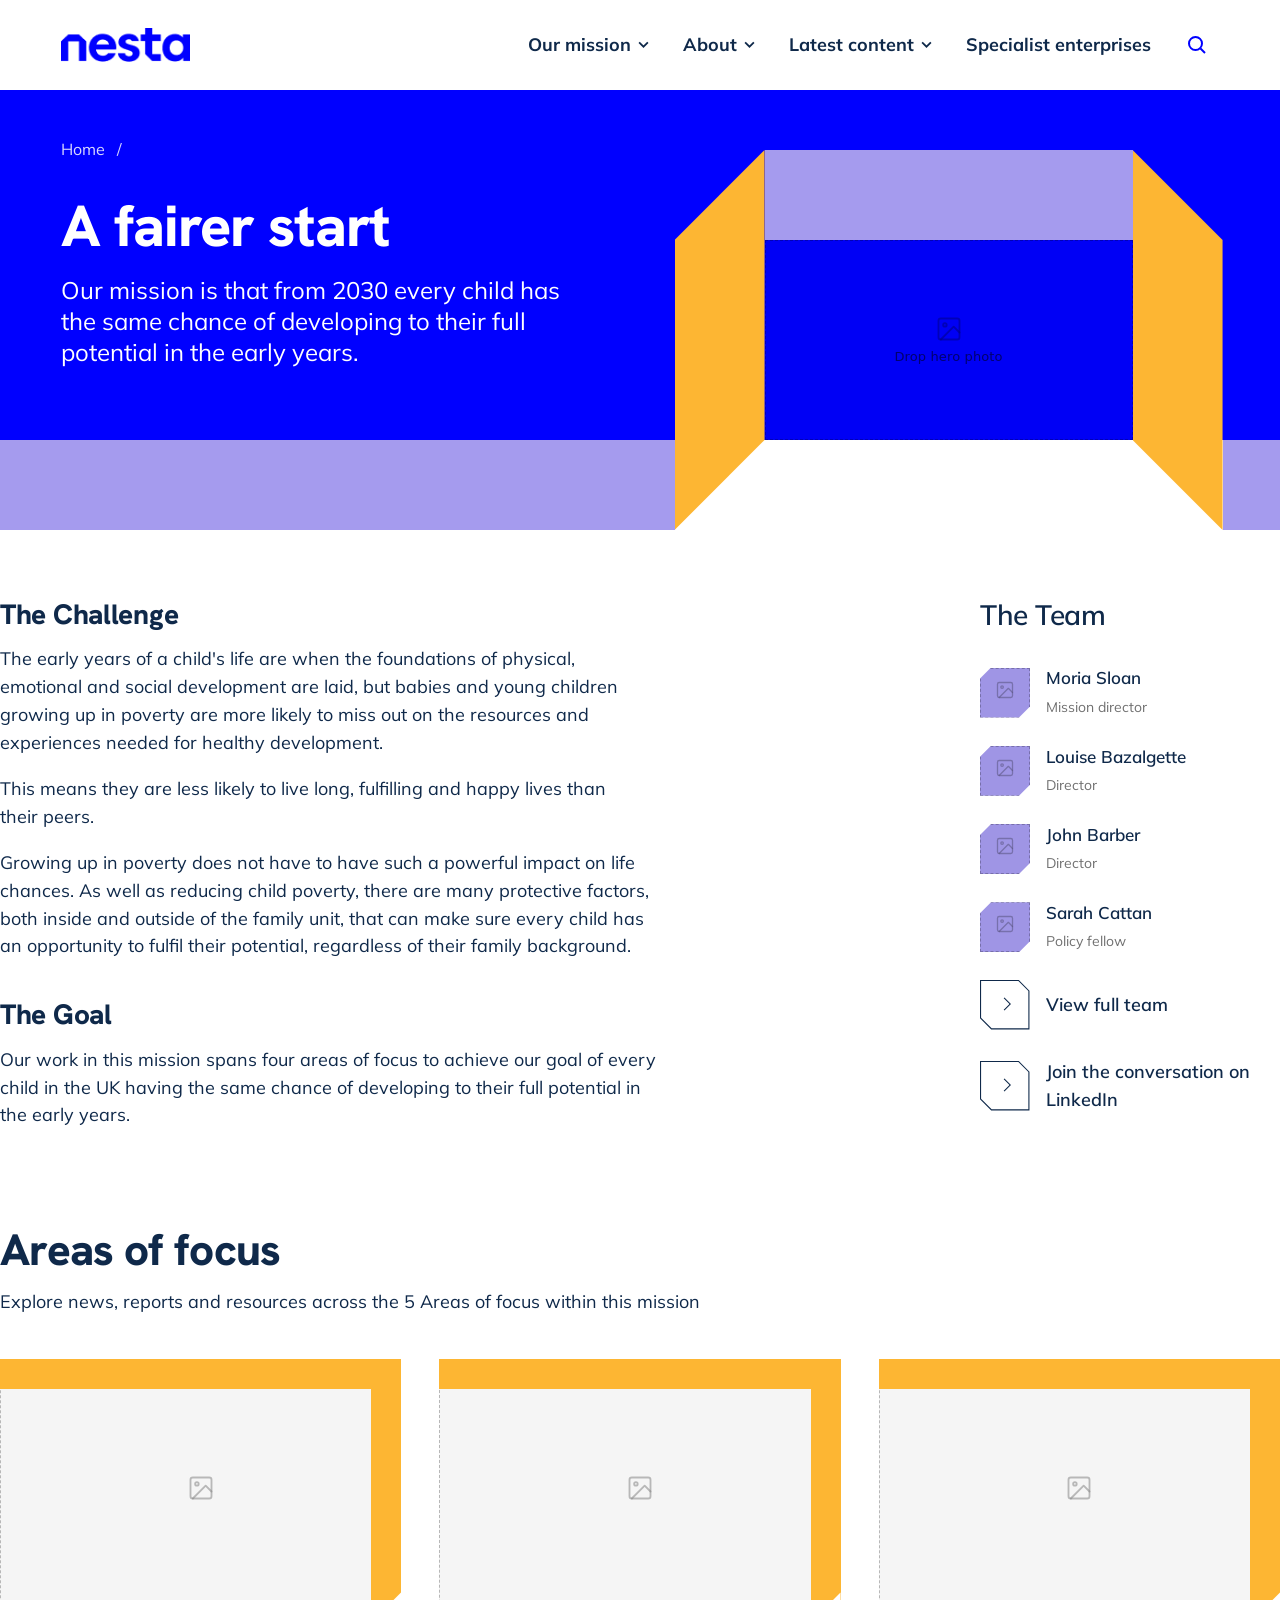
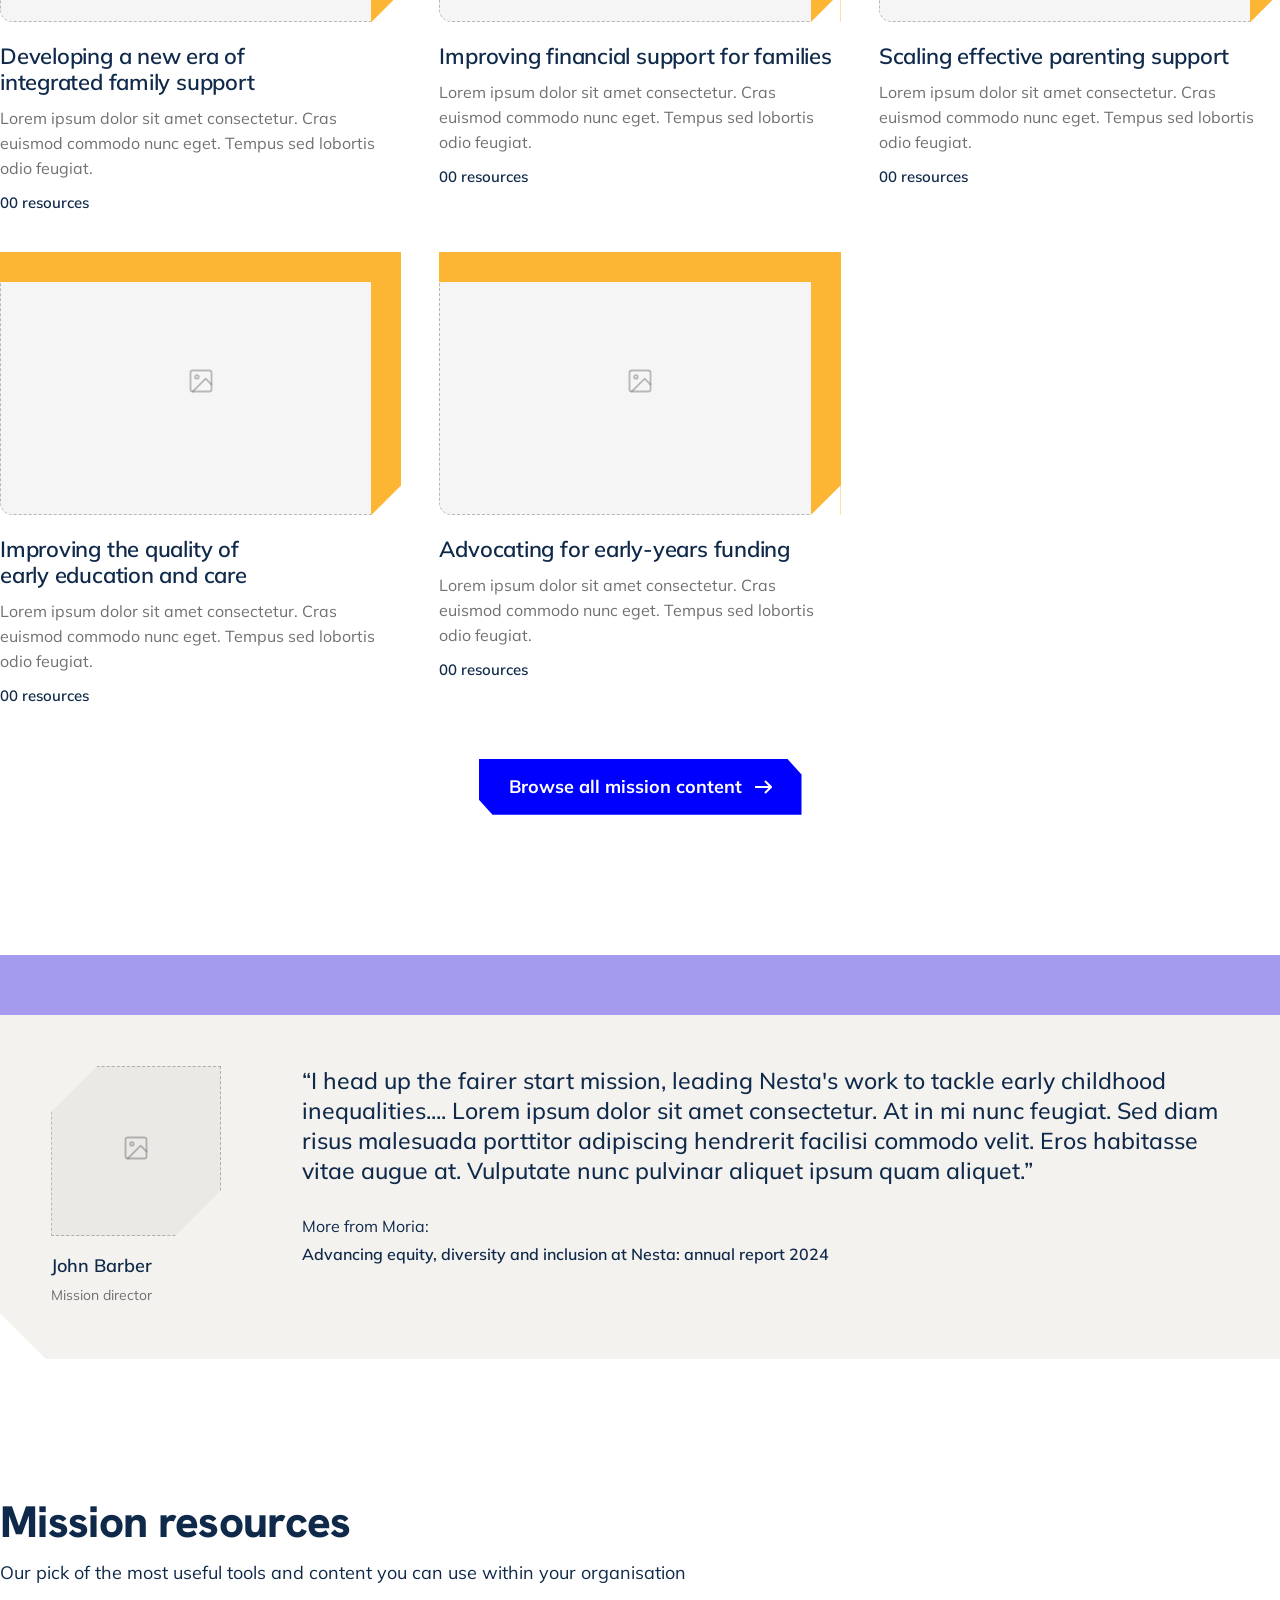
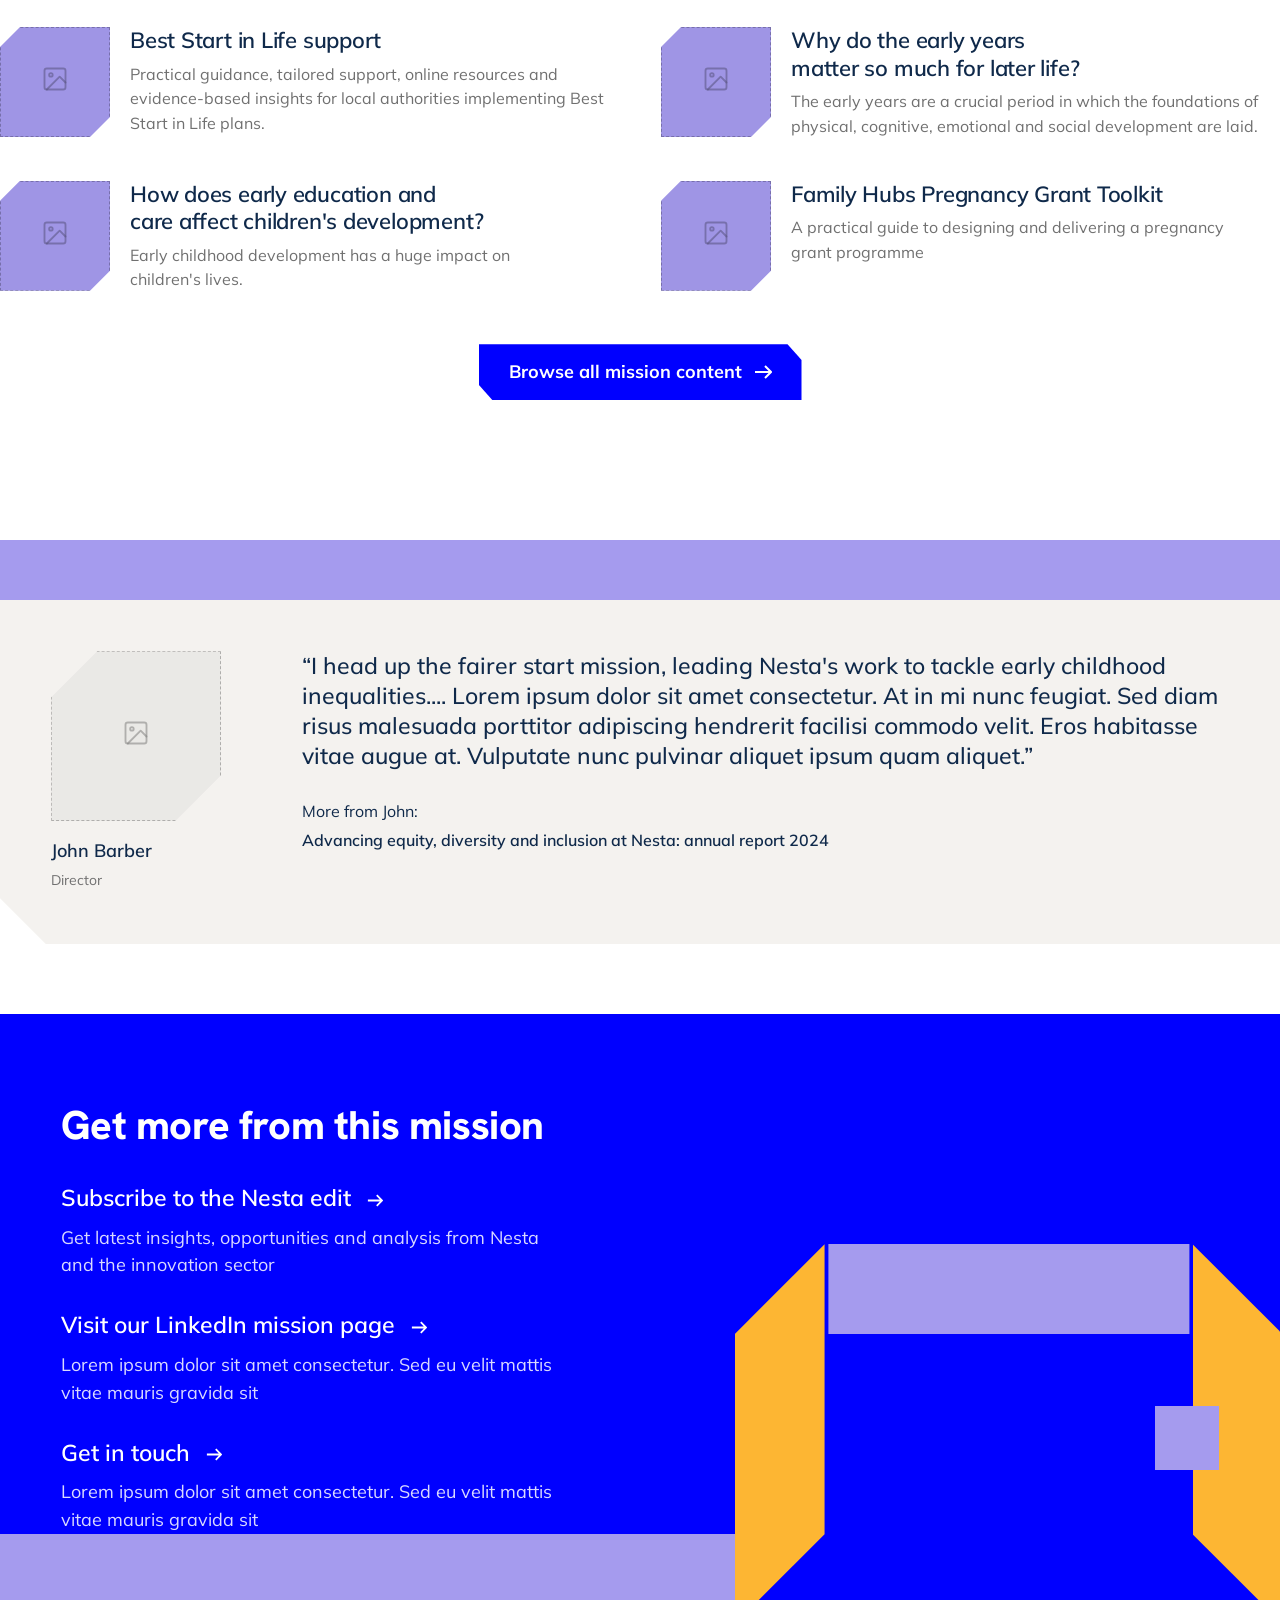
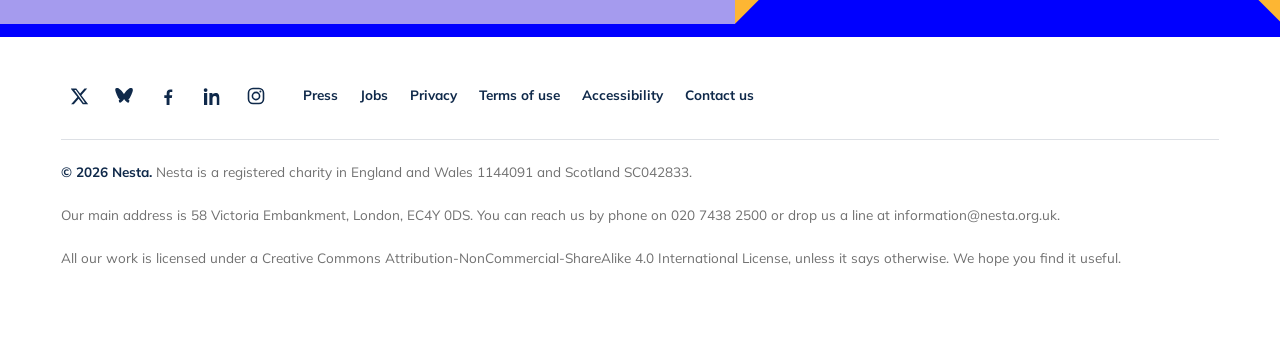
==== index.html @ 9563c944 "Add files via upload" ====
<!DOCTYPE html>
<html lang="en-GB">
<head>
<meta charset="UTF-8">
<meta name="viewport" content="width=device-width, initial-scale=1">
<title>A fairer start — Nesta</title>
<link rel="preconnect" href="https://fonts.googleapis.com">
<link rel="preconnect" href="https://fonts.gstatic.com" crossorigin>
<link href="https://fonts.googleapis.com/css2?family=Hanken+Grotesk:wght@400;500;700;800&family=Mulish:wght@400;500;600;700;800&family=Schibsted+Grotesk:wght@400;700;800&family=Space+Grotesk:wght@400;500;700&display=swap" rel="stylesheet">
<link rel="stylesheet" href="nesta.css">
</head>
<body data-cards="plain" data-motion="on">

<!-- ============ HEADER ============ -->
<header class="site-head">
  <div class="shell site-head__row">
    <a class="brand" href="#" aria-label="Nesta home">
      <img src="nesta-logo.png" alt="Nesta" width="140" height="37">
    </a>

    <nav class="nav" id="nav">
      <div class="nav__item" data-menu>
        <button class="nav__link" aria-haspopup="true" aria-expanded="false">Our mission
          <svg class="caret" viewBox="0 0 12 8"><path d="M1 1.5 6 6.5 11 1.5" fill="none" stroke="currentColor" stroke-width="2"/></svg>
        </button>
        <div class="nav__panel" role="menu">
          <a href="#" role="menuitem">A fairer start<span>A fair chance for every child in the early years</span></a>
          <a href="#" role="menuitem">A healthy life<span>Helping people live healthier lives</span></a>
          <a href="#" role="menuitem">A sustainable future<span>Decarbonising household heating</span></a>
        </div>
      </div>
      <div class="nav__item" data-menu>
        <button class="nav__link" aria-haspopup="true" aria-expanded="false">About
          <svg class="caret" viewBox="0 0 12 8"><path d="M1 1.5 6 6.5 11 1.5" fill="none" stroke="currentColor" stroke-width="2"/></svg>
        </button>
        <div class="nav__panel" role="menu">
          <a href="#" role="menuitem">Who we are<span>Our story, board and people</span></a>
          <a href="#" role="menuitem">How we work<span>Innovation methods and practice</span></a>
          <a href="#" role="menuitem">Work with us<span>Jobs and partnerships</span></a>
        </div>
      </div>
      <div class="nav__item" data-menu>
        <button class="nav__link" aria-haspopup="true" aria-expanded="false">Latest content
          <svg class="caret" viewBox="0 0 12 8"><path d="M1 1.5 6 6.5 11 1.5" fill="none" stroke="currentColor" stroke-width="2"/></svg>
        </button>
        <div class="nav__panel" role="menu">
          <a href="#" role="menuitem">Reports<span>Evidence and analysis</span></a>
          <a href="#" role="menuitem">Blogs<span>Views from our teams</span></a>
          <a href="#" role="menuitem">Events<span>What's coming up</span></a>
        </div>
      </div>
      <div class="nav__item"><a class="nav__link" href="#">Specialist enterprises</a></div>
      <button class="nav__search" id="openSearch" aria-label="Search">
        <svg width="20" height="20" viewBox="0 0 20 20"><circle cx="8.5" cy="8.5" r="6.5" fill="none" stroke="currentColor" stroke-width="2"/><path d="m13.5 13.5 4.5 4.5" stroke="currentColor" stroke-width="2"/></svg>
      </button>
    </nav>
    <button class="nav__burger" id="burger" aria-label="Menu">
      <svg width="26" height="26" viewBox="0 0 26 26"><path d="M3 7h20M3 13h20M3 19h20" stroke="currentColor" stroke-width="2.2"/></svg>
    </button>
  </div>
</header>

<!-- search overlay -->
<div class="search-veil" id="searchVeil">
  <div class="search-box">
    <form onsubmit="return false">
      <svg width="30" height="30" viewBox="0 0 20 20" style="color:var(--blue)"><circle cx="8.5" cy="8.5" r="6.5" fill="none" stroke="currentColor" stroke-width="2"/><path d="m13.5 13.5 4.5 4.5" stroke="currentColor" stroke-width="2"/></svg>
      <input type="search" id="searchInput" placeholder="Search Nesta" autocomplete="off">
      <button type="button" class="close" id="closeSearch" aria-label="Close">
        <svg width="26" height="26" viewBox="0 0 26 26"><path d="M5 5l16 16M21 5 5 21" stroke="currentColor" stroke-width="2.2"/></svg>
      </button>
    </form>
    <p class="hint">Try <b>early years</b>, <b>parenting support</b> or <b>family hubs</b> — press <b>Esc</b> to close.</p>
  </div>
</div>

<!-- ============ HERO ============ -->
<section class="hero">
  <div class="shell hero__grid">
    <div class="hero__copy">
      <nav class="crumb"><a href="#">Home</a><span>/</span></nav>
      <h1>A fairer start</h1>
      <p class="hero__lede">Our mission is that from 2030 every child has the same chance of developing to their full potential in the early years.</p>
    </div>
    <div class="portal" aria-hidden="false">
      <div class="portal__inner">
        <div class="portal__top"></div>
        <div class="leg leg--l"></div>
        <image-slot id="hero" class="portal__img" shape="rect" placeholder="Drop hero photo"></image-slot>
        <div class="leg leg--r"></div>
        <div class="portal__bot"></div>
        <div class="portal__botr"></div>
      </div>
    </div>
  </div>
</section>

<!-- ============ INTRO: CHALLENGE / GOAL + TEAM ============ -->
<section class="section" id="intro" style="padding: 160px 0px 80px">
  <div class="shell intro reveal" style="padding: 0px">
    <div class="lede-block">
      <h2>The Challenge</h2>
      <p>The early years of a child's life are when the foundations of physical, emotional and social development are laid, but babies and young children growing up in poverty are more likely to miss out on the resources and experiences needed for healthy development.</p>
      <p>This means they are less likely to live long, fulfilling and happy lives than their peers.</p>
      <p>Growing up in poverty does not have to have such a powerful impact on life chances. As well as reducing child poverty, there are many protective factors, both inside and outside of the family unit, that can make sure every child has an opportunity to fulfil their potential, regardless of their family background.</p>

      <h2>The Goal</h2>
      <p>Our work in this mission spans four areas of focus to achieve our goal of every child in the UK having the same chance of developing to their full potential in the early years.</p>
    </div>

    <aside class="team">
      <h3>The Team</h3>
      <div class="team__list">
        <div class="team__person">
          <image-slot id="t1" class="team__avatar" shape="rect" placeholder=" "></image-slot>
          <div><a class="team__name" href="#">Moria Sloan</a><span>Mission director</span></div>
        </div>
        <div class="team__person">
          <image-slot id="t2" class="team__avatar" shape="rect" placeholder=" "></image-slot>
          <div><a class="team__name" href="#">Louise Bazalgette</a><span>Director</span></div>
        </div>
        <div class="team__person">
          <image-slot id="t3" class="team__avatar" shape="rect" placeholder=" "></image-slot>
          <div><a class="team__name" href="#">John Barber</a><span>Director</span></div>
        </div>
        <div class="team__person">
          <image-slot id="t4" class="team__avatar" shape="rect" placeholder=" "></image-slot>
          <div><a class="team__name" href="#">Sarah Cattan</a><span>Policy fellow</span></div>
        </div>
        <a class="team__cta team__cta--action" href="#" style="font-weight: 600; padding: 14px 0px"><span class="team__action">
            <svg viewBox="0 0 46 46" fill="none" aria-hidden="true" style="width: 50px; height: 50px">
              <path class="ai-shape" d="M45.5 9.79297V45.5H10.293L0 35.207V0H35.707L45.5 9.79297ZM1 34.793L10.707 44.5H44.5V10.207L35.293 1H1V34.793ZM28.5215 22.1572L22.5107 28.167L21.8037 27.46L27.1074 22.1572L21.8037 16.8535L22.5107 16.1465L28.5215 22.1572Z" fill="#0F294A"></path>
            </svg>
          </span>View full team
        </a>
        <a class="team__cta team__cta--action" href="#" style="font-weight: 600; padding: 14px 0px"><span class="team__action">
            <svg viewBox="0 0 46 46" fill="none" aria-hidden="true" style="width: 50px; height: 50px">
              <path class="ai-shape" d="M45.5 9.79297V45.5H10.293L0 35.207V0H35.707L45.5 9.79297ZM1 34.793L10.707 44.5H44.5V10.207L35.293 1H1V34.793ZM28.5215 22.1572L22.5107 28.167L21.8037 27.46L27.1074 22.1572L21.8037 16.8535L22.5107 16.1465L28.5215 22.1572Z" fill="#0F294A"></path>
            </svg>
          </span>Join the conversation on LinkedIn
        </a>
      </div>
    </aside>
  </div>
</section>

<!-- ============ AREAS OF FOCUS ============ -->
<section class="section" id="focus" style="padding-top: 0; padding: 0px 0px 70px">
  <div class="shell" style="padding: 0px">
    <div class="reveal">
      <h2 class="section__title">Areas of focus</h2>
      <p class="section__sub">Explore news, reports and resources across the 5 Areas of focus within this mission</p>
    </div>

    <div class="focus-grid">
      <a class="focus-card reveal" href="content-hub.html?focus=integrated-family-support">
        <div class="frame"><image-slot id="f1" class="frame__img" placeholder=" "></image-slot><span class="frame__top"></span><span class="frame__side"></span><span class="frame__fold"></span></div>
        <div class="focus-card__body">
          <h3>Developing a new era of integrated family support</h3>
          <p class="focus-card__desc">Lorem ipsum dolor sit amet consectetur. Cras euismod commodo nunc eget. Tempus sed lobortis odio feugiat.</p>
          <span class="focus-card__count" style="font-weight: 600">00 resources</span>
        </div>
      </a>

      <a class="focus-card reveal" href="content-hub.html?focus=financial-support">
        <div class="frame"><image-slot id="f2" class="frame__img" placeholder=" "></image-slot><span class="frame__top"></span><span class="frame__side"></span><span class="frame__fold"></span></div>
        <div class="focus-card__body">
          <h3>Improving financial support for families</h3>
          <p class="focus-card__desc">Lorem ipsum dolor sit amet consectetur. Cras euismod commodo nunc eget. Tempus sed lobortis odio feugiat.</p>
          <span class="focus-card__count" style="font-weight: 600">00 resources</span>
        </div>
      </a>

      <a class="focus-card reveal" href="content-hub.html?focus=parenting-support">
        <div class="frame"><image-slot id="f3" class="frame__img" placeholder=" "></image-slot><span class="frame__top"></span><span class="frame__side"></span><span class="frame__fold"></span></div>
        <div class="focus-card__body">
          <h3>Scaling effective parenting support</h3>
          <p class="focus-card__desc">Lorem ipsum dolor sit amet consectetur. Cras euismod commodo nunc eget. Tempus sed lobortis odio feugiat.</p>
          <span class="focus-card__count" style="font-weight: 600">00 resources</span>
        </div>
      </a>

      <a class="focus-card reveal" href="content-hub.html?focus=early-education">
        <div class="frame"><image-slot id="f4" class="frame__img" placeholder=" "></image-slot><span class="frame__top"></span><span class="frame__side"></span><span class="frame__fold"></span></div>
        <div class="focus-card__body">
          <h3>Improving the quality of early education and care</h3>
          <p class="focus-card__desc">Lorem ipsum dolor sit amet consectetur. Cras euismod commodo nunc eget. Tempus sed lobortis odio feugiat.</p>
          <span class="focus-card__count" style="font-weight: 600">00 resources</span>
        </div>
      </a>

      <a class="focus-card reveal" href="content-hub.html?focus=early-years-funding">
        <div class="frame"><image-slot id="f5" class="frame__img" placeholder=" "></image-slot><span class="frame__top"></span><span class="frame__side"></span><span class="frame__fold"></span></div>
        <div class="focus-card__body">
          <h3>Advocating for early-years funding</h3>
          <p class="focus-card__desc">Lorem ipsum dolor sit amet consectetur. Cras euismod commodo nunc eget. Tempus sed lobortis odio feugiat.</p>
          <span class="focus-card__count" style="font-weight: 600">00 resources</span>
        </div>
      </a>
    </div>

    <div class="btn-row">
      <a class="btn" href="content-hub.html">Browse all mission content
        <svg class="arr" width="18" height="14" viewBox="0 0 18 14"><path d="M1 7h15M11 1l6 6-6 6" fill="none" stroke="currentColor" stroke-width="2"/></svg>
      </a>
    </div>
  </div>
</section>

<!-- ============ QUOTE 1 ============ -->
<section class="section" style="padding-block: clamp(20px,3vw,40px); padding: 70px 0px">
  <div class="shell quote-wrap reveal" style="padding: 0px">
    <div class="quote">
      <div class="quote__top"></div>
      <div class="quote__body">
        <div class="quote__person">
          <div class="frame"><image-slot id="q1" class="frame__img" shape="rect" placeholder=" " style="width: 170px; height: 170px"></image-slot><span class="frame__top"></span><span class="frame__side"></span><span class="frame__fold"></span></div>
          <b style="font-weight: 600">John Barber</b><span>Mission director</span>
        </div>
        <div>
          <blockquote>“I head up the fairer start mission, leading Nesta's work to tackle early childhood inequalities.... Lorem ipsum dolor sit amet consectetur. At in mi nunc feugiat. Sed diam risus malesuada porttitor adipiscing hendrerit facilisi commodo velit. Eros habitasse vitae augue at. Vulputate nunc pulvinar aliquet ipsum quam aliquet.”</blockquote>
          <p class="quote__more">More from Moria:<br><a href="#" style="font-weight: 600">Advancing equity, diversity and inclusion at Nesta: annual report 2024</a></p>
        </div>
      </div>
      <div class="quote__rail"></div>
    </div>
  </div>
</section>

<!-- ============ MISSION RESOURCES ============ -->
<section class="section" style="padding: 70px 0px">
  <div class="shell" style="padding: 0px">
    <div class="reveal">
      <h2 class="section__title">Mission resources</h2>
      <p class="section__sub">Our pick of the most useful tools and content you can use within your organisation</p>
    </div>

    <div class="res-grid">
      <a class="res reveal" href="#">
        <div class="res__thumb-wrap"><image-slot id="r1" class="res__thumb" shape="rect" placeholder=" "></image-slot><span class="fold-tl"></span><span class="fold-br"></span></div>
        <div><h3>Best Start in Life support</h3><p>Practical guidance, tailored support, online resources and evidence-based insights for local authorities implementing Best Start in Life plans.</p></div>
      </a>
      <a class="res reveal" href="#">
        <div class="res__thumb-wrap"><image-slot id="r4" class="res__thumb" shape="rect" placeholder=" "></image-slot><span class="fold-tl"></span><span class="fold-br"></span></div>
        <div><h3>Why do the early years matter so much for later life?</h3><p>The early years are a crucial period in which the foundations of physical, cognitive, emotional and social development are laid.</p></div>
      </a>
      <a class="res reveal" href="#">
        <div class="res__thumb-wrap"><image-slot id="r2" class="res__thumb" shape="rect" placeholder=" "></image-slot><span class="fold-tl"></span><span class="fold-br"></span></div>
        <div><h3>How does early education and care affect children's development?</h3><p>Early childhood development has a huge impact on children's lives.</p></div>
      </a>
      <a class="res reveal" href="#">
        <div class="res__thumb-wrap"><image-slot id="r3" class="res__thumb" shape="rect" placeholder=" "></image-slot><span class="fold-tl"></span><span class="fold-br"></span></div>
        <div><h3>Family Hubs Pregnancy Grant Toolkit</h3><p>A practical guide to designing and delivering a pregnancy grant programme</p></div>
      </a>
    </div>

    <div class="btn-row">
      <a class="btn" href="content-hub.html">Browse all mission content
        <svg class="arr" width="18" height="14" viewBox="0 0 18 14"><path d="M1 7h15M11 1l6 6-6 6" fill="none" stroke="currentColor" stroke-width="2"/></svg>
      </a>
    </div>
  </div>
</section>

<!-- ============ QUOTE (duplicate of John Barber) ============ -->
<section class="section" style="padding-block: clamp(20px,3vw,40px); padding: 70px 0px">
  <div class="shell quote-wrap reveal" style="padding: 0px">
    <div class="quote">
      <div class="quote__top"></div>
      <div class="quote__body">
        <div class="quote__person">
          <div class="frame"><image-slot id="q3" class="frame__img" shape="rect" placeholder=" " style="width: 170px; height: 170px"></image-slot><span class="frame__top"></span><span class="frame__side"></span><span class="frame__fold"></span></div>
          <b style="font-weight: 600">John Barber</b><span>Director</span>
        </div>
        <div>
          <blockquote>“I head up the fairer start mission, leading Nesta's work to tackle early childhood inequalities.... Lorem ipsum dolor sit amet consectetur. At in mi nunc feugiat. Sed diam risus malesuada porttitor adipiscing hendrerit facilisi commodo velit. Eros habitasse vitae augue at. Vulputate nunc pulvinar aliquet ipsum quam aliquet.”</blockquote>
          <p class="quote__more">More from John:<br><a href="#" style="font-weight: 600">Advancing equity, diversity and inclusion at Nesta: annual report 2024</a></p>
        </div>
      </div>
      <div class="quote__rail"></div>
    </div>
  </div>
</section>

<!-- ============ GET MORE ============ -->
<section class="getmore">
  <div class="shell getmore__grid">
    <div class="reveal">
      <h2>Get more from this mission</h2>
      <div class="getmore__links">
        <a class="gm-link" href="#">
          <b>Subscribe to the Nesta edit <svg class="arr" width="16" height="13" viewBox="0 0 18 14"><path d="M1 7h15M11 1l6 6-6 6" fill="none" stroke="currentColor" stroke-width="2"/></svg></b>
          <p>Get latest insights, opportunities and analysis from Nesta and the innovation sector</p>
        </a>
        <a class="gm-link" href="#">
          <b>Visit our LinkedIn mission page <svg class="arr" width="16" height="13" viewBox="0 0 18 14"><path d="M1 7h15M11 1l6 6-6 6" fill="none" stroke="currentColor" stroke-width="2"/></svg></b>
          <p>Lorem ipsum dolor sit amet consectetur. Sed eu velit mattis vitae mauris gravida sit</p>
        </a>
        <a class="gm-link" href="#">
          <b>Get in touch <svg class="arr" width="16" height="13" viewBox="0 0 18 14"><path d="M1 7h15M11 1l6 6-6 6" fill="none" stroke="currentColor" stroke-width="2"/></svg></b>
          <p>Lorem ipsum dolor sit amet consectetur. Sed eu velit mattis vitae mauris gravida sit</p>
        </a>
      </div>
    </div>
    <div class="portal" aria-hidden="true">
      <div class="portal__inner">
        <div class="portal__top"></div>
        <div class="leg leg--l"></div>
        <div class="leg leg--r"></div>
        <div class="portal__bot"></div>
      </div>
      <div class="portal__sq"></div>
    </div>
  </div>
</section>

<!-- ============ FOOTER ============ -->
<footer class="foot">
  <div class="shell">
    <div class="foot__top">
      <div class="foot__social">
        <a href="#" aria-label="X"><svg width="18" height="18" viewBox="0 0 18 18" fill="currentColor"><path d="M13.5 1.5h2.7l-5.9 6.7 6.9 9.1h-5.4l-4.2-5.5-4.8 5.5H0.1l6.3-7.2L-.3 1.5h5.6l3.8 5.1 4.4-5.1Zm-1 14.2h1.5L4.9 3.1H3.3l9.2 12.6Z"/></svg></a>
        <a href="#" aria-label="Bluesky"><svg width="18" height="18" viewBox="0 0 18 18" fill="currentColor"><path d="M9 7.3C7.9 5.2 5 1.6 2.6 1.1.4.6 0 2 .4 3.8c.4 1.8 2.3 6.4 3.2 7.5.4.5 1 .9 1.7 1-1 .2-2 .4-1.2 2.6.9 2.3 3.9-1 5-2.8 1.1 1.8 4.1 5.1 5 2.8.8-2.2-.2-2.4-1.2-2.6.7-.1 1.3-.5 1.7-1 .9-1.1 2.8-5.7 3.2-7.5C18 2 17.6.6 15.4 1.1 13 1.6 10.1 5.2 9 7.3Z"/></svg></a>
        <a href="#" aria-label="Facebook"><svg width="18" height="18" viewBox="0 0 18 18" fill="currentColor"><path d="M10.5 18v-7h2.3l.4-2.8h-2.7V6.4c0-.8.2-1.4 1.4-1.4h1.4V2.6c-.7-.1-1.4-.1-2.1-.1-2.1 0-3.5 1.3-3.5 3.6v2.1H5.3V11h2.3v7h2.9Z"/></svg></a>
        <a href="#" aria-label="LinkedIn"><svg width="18" height="18" viewBox="0 0 18 18" fill="currentColor"><path d="M4.2 6H1V18h3.2V6ZM2.6 1.2A1.9 1.9 0 1 0 2.6 5a1.9 1.9 0 0 0 0-3.8ZM17 18h-3.2v-5.9c0-1.4 0-3.2-2-3.2s-2.3 1.5-2.3 3.1V18H6.4V6h3v1.6h.1c.4-.8 1.5-1.7 3-1.7 3.2 0 3.8 2.1 3.8 4.9V18Z"/></svg></a>
        <a href="#" aria-label="Instagram"><svg width="18" height="18" viewBox="0 0 18 18" fill="none" stroke="currentColor" stroke-width="1.6"><rect x="1.5" y="1.5" width="15" height="15" rx="4.5"/><circle cx="9" cy="9" r="3.6"/><circle cx="13.4" cy="4.6" r="1" fill="currentColor" stroke="none"/></svg></a>
      </div>
      <nav class="foot__nav">
        <a href="#">Press</a><a href="#">Jobs</a><a href="#">Privacy</a><a href="#">Terms of use</a><a href="#">Accessibility</a><a href="#">Contact us</a>
      </nav>
    </div>
    <div class="foot__legal">
      <p><b>© 2026 Nesta.</b> Nesta is a registered charity in England and Wales 1144091 and Scotland SC042833.</p>
      <p>Our main address is 58 Victoria Embankment, London, EC4Y 0DS. You can reach us by phone on 020 7438 2500 or drop us a line at information@nesta.org.uk.</p>
      <p>All our work is licensed under a Creative Commons Attribution-NonCommercial-ShareAlike 4.0 International License, unless it says otherwise. We hope you find it useful.</p>
    </div>
  </div>
</footer>

<!-- ============ TWEAKS ============ -->
<div id="tweaks">
  <header id="twDrag"><b>Tweaks</b><button id="twClose" aria-label="Close">✕</button></header>
  <div class="body">
    <div class="tw-group">
      <label>Accent colour</label>
      <div class="tw-sw" data-tw="accent">
        <button data-v="#fdb633" data-deep="#e89a1c" style="background:#fdb633" class="on" aria-label="Amber"></button>
        <button data-v="#a59bee" data-deep="#8d80e8" style="background:#a59bee" aria-label="Lavender"></button>
        <button data-v="#0000ff" data-deep="#0000cc" style="background:#0000ff" aria-label="Blue"></button>
        <button data-v="#19b57a" data-deep="#0f8a5b" style="background:#19b57a" aria-label="Green"></button>
      </div>
    </div>
    <div class="tw-group">
      <label>Heading font</label>
      <div class="tw-seg" data-tw="font">
        <button data-v='"Zosia", "Hanken Grotesk", sans-serif' class="on">Brand</button>
        <button data-v='"Hanken Grotesk", sans-serif'>Hanken</button>
        <button data-v='"Space Grotesk", sans-serif'>Space</button>
      </div>
    </div>
    <div class="tw-group">
      <label>Card hover</label>
      <div class="tw-seg" data-tw="cards">
        <button data-v="plain" class="on">Plain</button>
        <button data-v="lift">Lift</button>
        <button data-v="outline">Outline</button>
      </div>
    </div>
    <div class="tw-group">
      <label>Motion</label>
      <div class="tw-seg" data-tw="motion">
        <button data-v="on" class="on">On</button>
        <button data-v="off">Off</button>
      </div>
    </div>
  </div>
</div>

<script src="image-slot.js"></script>
<script src="nesta.js"></script>
</body>
</html>
---- nesta.css ----
/* ============================================================
   NESTA — "A fairer start" mission page
   Rebuilt to match the supplied Figma file (Wireframe 2)
   ------------------------------------------------------------
   Display headings (h1/h2) use the licensed Zosia Display
   font. Body copy uses Averta Std where installed, falling
   back to Mulish on the open web.
   ============================================================ */

@font-face {
  font-family: "Zosia";
  src: url("fonts/Zosia-Display.otf") format("opentype");
  font-weight: 100 900; font-style: normal; font-display: swap;
}
/* ---- Averta Std — add licensed files to enable ----
@font-face {
  font-family: "Averta Std";
  src: url("fonts/AvertaStd-Regular.woff2") format("woff2");
  font-weight: 400 500; font-display: swap;
}
@font-face {
  font-family: "Averta Std";
  src: url("fonts/AvertaStd-Bold.woff2") format("woff2");
  font-weight: 700 800; font-display: swap;
}
---- */

:root {
  /* Brand colour — exact values from the Figma file */
  --blue:        #0000ff;
  --blue-deep:   #0000cc;
  --lav:         #a59bee;
  --lav-deep:    #8d80e8;
  --amber:       #fdb633;
  --amber-deep:  #e89a1c;

  /* Neutrals */
  --navy:    #0f294a;   /* primary text */
  --grey:    #707070;   /* secondary / descriptions */
  --paper:   #ffffff;
  --mist:    #f4f2ef;   /* warm card grey */
  --line:    rgba(15,41,74,.14);

  /* Tweakable */
  --accent:      var(--amber);
  --accent-deep: var(--amber-deep);
  --font-display: "Zosia", "Hanken Grotesk", system-ui, sans-serif;         /* Nesta display */
  --font-body:    "Averta Std", "Averta", "Mulish", system-ui, sans-serif;  /* Nesta body */

  --shell: 1300px;
  --gut: clamp(20px, 4.8vw, 70px);
  --ease: cubic-bezier(.22,.61,.36,1);
}

/* ---- card-style variants ---- */
body[data-cards="lift"]   .focus-card { transition: transform .25s var(--ease); }
body[data-cards="lift"]   .focus-card:hover { transform: translateY(-6px); }
body[data-cards="outline"] .focus-card .focus-card__body { border: 2px solid var(--navy); border-top: 0; padding: 16px; }

/* ---- motion off ---- */
body[data-motion="off"] * { animation: none !important; transition: none !important; }
body[data-motion="off"] .reveal { opacity: 1 !important; transform: none !important; }

* { box-sizing: border-box; }
html { -webkit-font-smoothing: antialiased; text-rendering: optimizeLegibility; }

body {
  margin: 0;
  overflow-x: hidden;
  font-family: var(--font-body);
  color: var(--navy);
  background: var(--paper);
  font-size: 18px;
  line-height: 1.55;
  font-weight: 400;
}

img { display: block; max-width: 100%; }
a { color: inherit; }

h1,h2,h3 {
  font-family: var(--font-display);
  font-weight: 800;
  line-height: 1.05;
  letter-spacing: -.01em;
  margin: 0;
  text-wrap: balance;
}
p { margin: 0 0 1em; text-wrap: pretty; }

.shell { max-width: var(--shell); margin: 0 auto; padding-inline: var(--gut); }

.reveal { opacity: 0; transform: translateY(22px); transition: opacity .7s var(--ease), transform .7s var(--ease); }
.reveal.in { opacity: 1; transform: none; }

/* ============================================================
   HEADER / NAV
   ============================================================ */
.site-head { position: sticky; top: 0; z-index: 60; background: var(--paper); }
.site-head__row { display: flex; align-items: center; height: 90px; gap: 30px; }
.brand { display: inline-flex; align-items: center; text-decoration: none; flex: 0 0 auto; }
.brand svg { height: 32px; width: auto; display: block; }
.brand img { height: 34px; width: auto; display: block; }

.nav { display: flex; align-items: center; gap: 2px; margin-left: auto; }
.nav__item { position: relative; }
.nav__link {
  display: inline-flex; align-items: center; gap: 7px;
  font-family: var(--font-body); font-weight: 700; font-size: 18px; letter-spacing: 0;
  text-decoration: none; color: var(--navy);
  padding: 10px 16px; background: none; border: 0; cursor: pointer;
}
.nav__link:hover { color: var(--blue); }
.nav__link .caret { width: 11px; height: 7px; transition: transform .25s var(--ease); }
.nav__item.open .caret { transform: rotate(180deg); }

.nav__panel {
  position: absolute; top: calc(100% + 8px); left: 8px;
  min-width: 290px; background: var(--paper);
  box-shadow: 0 24px 50px -22px rgba(15,41,74,.45); border-top: 4px solid var(--blue);
  padding: 8px; display: none; z-index: 70;
}
.nav__item.open .nav__panel { display: block; animation: pop .22s var(--ease); }
@keyframes pop { from { opacity: 0; transform: translateY(-6px); } to { opacity: 1; transform: none; } }
.nav__panel a { display: block; text-decoration: none; padding: 12px 14px; font-weight: 700; font-size: 16px; }
.nav__panel a span { display: block; font-weight: 400; font-size: 13.5px; color: var(--grey); margin-top: 3px; }
.nav__panel a:hover { background: var(--mist); color: var(--blue); }

.nav__search { width: 44px; height: 44px; display: grid; place-items: center; border: 0; background: none; cursor: pointer; color: var(--blue); margin-left: 6px; }
.nav__search:hover { color: var(--navy); }
.nav__burger { display: none; }

/* search overlay */
.search-veil { position: fixed; inset: 0; z-index: 100; background: rgba(0,0,80,.5); backdrop-filter: blur(4px); display: none; opacity: 0; transition: opacity .25s var(--ease); }
.search-veil.show { display: block; opacity: 1; }
.search-box { position: absolute; top: 0; left: 0; right: 0; background: var(--paper); padding: 28px var(--gut) 34px; transform: translateY(-14px); transition: transform .3s var(--ease); }
.search-veil.show .search-box { transform: none; }
.search-box form { max-width: var(--shell); margin: 0 auto; display: flex; align-items: center; gap: 16px; border-bottom: 3px solid var(--blue); padding-bottom: 14px; }
.search-box input { flex: 1; border: 0; outline: 0; font-family: var(--font-display); font-weight: 800; font-size: clamp(22px, 4vw, 38px); letter-spacing: -.01em; color: var(--navy); background: none; }
.search-box input::placeholder { color: var(--grey); }
.search-box .close { border: 0; background: none; cursor: pointer; color: var(--grey); padding: 8px; }
.search-box .hint { max-width: var(--shell); margin: 14px auto 0; color: var(--grey); font-size: 14px; }
.search-box .hint b { color: var(--navy); font-weight: 700; }

/* ============================================================
   HERO
   ============================================================ */
.hero { position: relative; background: var(--blue); color: #fff; overflow: visible; }
.hero__grid { position: relative; display: grid; grid-template-columns: 1fr 540px; gap: 40px; align-items: center; min-height: 350px; }
.hero__copy { padding: 36px 0; align-self: center; position: relative; z-index: 2; }
.crumb { font-size: 16px; color: rgba(255,255,255,.85); margin-bottom: 34px; display: flex; gap: 12px; }
.crumb a { text-decoration: none; } .crumb a:hover { text-decoration: underline; color: var(--amber); }
.hero h1 { font-size: clamp(40px, 5.6vw, 58px); letter-spacing: -.02em; margin-bottom: 18px; }
.hero__lede { font-size: clamp(19px, 2vw, 24px); line-height: 1.3; max-width: calc(100% - 38px); color: #fff; }

/* ---- folded ribbon portal (hero + CTA) ---- */
.portal { position: relative; align-self: stretch; }
.portal__inner { position: absolute; inset: 0; display: grid; grid-template-columns: 64px 1fr 64px; grid-template-rows: 64px 1fr 64px; }
.portal__top { position: absolute; left: 50%; bottom: 200px; transform: translateX(-50%); width: 368px; max-width: 86%; height: 90px; background: var(--lav); }
.portal__bot { position: absolute; right: calc(50% + 274px); top: 100%; width: 100vw; height: 90px; background: var(--lav); }
.portal__botr { position: absolute; left: calc(50% + 274px); top: 100%; width: 100vw; height: 90px; background: var(--lav); }
.portal__sq  { position: absolute; right: 0; bottom: 64px; width: 64px; height: 64px; background: var(--lav); }
.leg { grid-row: 1 / 4; position: relative;
  background: var(--amber); }
.leg--l { position: absolute; bottom: -90px; height: 380px; width: 90px; right: calc(50% + 184px); clip-path: polygon(0 90px, 100% 0, 100% calc(100% - 90px), 0 100%); }
.leg--r { position: absolute; bottom: -90px; height: 380px; width: 90px; left: calc(50% + 184px); clip-path: polygon(0 0, 100% 90px, 100% 100%, 0 calc(100% - 90px)); }
.portal__img { position: absolute; bottom: 0; left: 50%; transform: translateX(-50%); width: 368px; max-width: 86%; height: 200px; z-index: 1; }

/* ============================================================
   GENERIC SECTION
   ============================================================ */
.section { padding-block: clamp(54px, 7vw, 80px); }
.section__title { font-size: clamp(30px, 4vw, 44px); margin-bottom: 14px; color: var(--navy); letter-spacing: -.015em; }
.hero h1, .getmore h2 { color: #fff; }
.section__sub { font-size: clamp(16px, 1.5vw, 18px); color: var(--navy); max-width: 70ch; }

/* intro: challenge/goal + team */
.intro { display: grid; grid-template-columns: 1fr 300px; gap: clamp(40px, 7vw, 100px); align-items: start; }
.lede-block h2 { font-family: var(--font-display); font-weight: 800; font-size: clamp(22px, 2.4vw, 28px); margin: 0 0 16px; color: var(--navy); }
.lede-block h2:not(:first-child) { margin-top: 40px; }
.lede-block p { font-size: 18px; color: var(--navy); max-width: 60ch; }

.team h3 { font-family: var(--font-body); font-weight: 600; font-size: clamp(22px, 2.4vw, 28px); margin-bottom: 24px; color: var(--navy); }
.team__list { display: flex; flex-direction: column; gap: 0; }
.team__person { display: flex; align-items: center; gap: 16px; padding: 12px 0; }
.team__avatar { width: 50px; height: 50px; flex: 0 0 50px; object-fit: cover; background: var(--lav);
  clip-path: polygon(0 22%, 22% 0, 100% 0, 100% 78%, 78% 100%, 0 100%); }
.team__person b { display: block; font-weight: 800; font-size: 17px; color: var(--navy); }
.team__name { display: block; font-weight: 600; font-size: 17px; color: var(--navy); text-decoration: none; }
.team__name:hover { color: var(--blue); text-decoration: underline; text-underline-offset: 3px; }
.team__person span { font-size: 14px; color: var(--grey); }
.team__cta { display: flex; align-items: center; gap: 14px; padding: 14px 0; text-decoration: none; font-weight: 800; color: var(--navy); }
.team__cta:hover { color: var(--blue); }
.team__cta .chev { width: 30px; height: 30px; flex: 0 0 30px; display: grid; place-items: center; background: var(--blue); color: #fff; transition: transform .2s var(--ease); }
.team__cta:hover .chev { transform: translateX(3px); }
.team__cta--action:hover { text-decoration: underline; text-underline-offset: 3px; }
.team__action { text-decoration: none; }
.team__cta--action { gap: 16px; }
.team__action { width: 50px; height: 50px; flex: 0 0 50px; display: grid; place-items: center; }
.team__action svg { width: 40px; height: 40px; display: block; }
.team__action .ai-shape { transition: fill .2s var(--ease); }
.team__cta--action:hover .ai-shape { fill: var(--blue); }

/* ============================================================
   FOLDED-CORNER IMAGE FRAME (cards)
   orange top bar + orange right bar + white folded BR corner
   ============================================================ */
.frame { position: relative; display: block; overflow: hidden; }
.frame__img { display: block; width: 100%; }
.frame__top { position: absolute; top: 0; left: 0; width: 100%; height: 30px; background: var(--accent); z-index: 2; }
.frame__side { position: absolute; top: 14px; right: 0; width: 30px; bottom: 0; background: var(--accent); z-index: 2; }
.frame__fold { position: absolute; right: 0; bottom: 0; width: 30px; height: 30px; background: var(--paper); z-index: 3;
  clip-path: polygon(100% 0, 100% 100%, 0 100%); }

/* ============================================================
   AREAS OF FOCUS
   ============================================================ */
.focus-grid { display: grid; grid-template-columns: repeat(3, 1fr); gap: clamp(24px, 3vw, 42px); margin-top: 44px; }
.focus-card { display: flex; flex-direction: column; text-decoration: none; color: inherit; }
.focus-card .frame { margin-bottom: 22px; height: 263px; }
.focus-card .frame__img { height: 263px; aspect-ratio: auto; object-fit: cover; }
.focus-card__body { display: flex; flex-direction: column; gap: 10px; }
.focus-card h3 { font-family: var(--font-body); font-weight: 600; font-size: 22px; line-height: 1.18; color: var(--navy); transition: color .2s var(--ease); }
.focus-card:hover h3 { color: var(--blue); text-decoration: underline; text-underline-offset: 3px; }
.focus-card__desc { font-size: 16px; color: var(--grey); margin: 0; }
.focus-card__count { font-weight: 800; font-size: 15px; color: var(--navy); }

/* primary button — folded ribbon ends */
.btn-row { display: flex; justify-content: center; margin-top: 52px; }
.btn {
  display: inline-flex; align-items: center; gap: 12px; cursor: pointer;
  font-family: var(--font-body); font-weight: 700; font-size: 18px;
  text-decoration: none; padding: 14px 30px; border: 0; color: #fff; background: var(--blue);
  clip-path: polygon(0 0, calc(100% - 14px) 0, 100% 28%, 100% 100%, 14px 100%, 0 72%);
  transition: background .2s var(--ease);
}
.btn:hover { background: var(--navy); }
.btn .arr { transition: transform .2s var(--ease); }
.btn:hover .arr { transform: translateX(4px); }

/* ============================================================
   SPOKESPERSON QUOTE
   ============================================================ */
.quote-wrap { position: relative; padding-right: 60px; }
.quote { position: relative; }
.quote__top { height: 60px; background: var(--lav); margin-right: 0; }
.quote__body { background: var(--mist); display: grid; grid-template-columns: 200px 1fr; gap: clamp(28px, 4vw, 70px); padding: clamp(34px, 4vw, 56px); position: relative; }
.quote__body::before { content: ""; position: absolute; bottom: 0; left: 0; width: 46px; height: 46px; background: var(--paper); clip-path: polygon(0 0, 0 100%, 100% 100%); }
/* orange folded right rail */
.quote__rail { position: absolute; top: 0; right: -60px; width: 60px; bottom: 0; background: var(--accent); clip-path: polygon(0 0, 100% 60px, 100% 100%, 0 100%); }
.quote__person .frame { margin-bottom: 16px; }
.quote__person .frame__img { aspect-ratio: 1/1; object-fit: cover;
  clip-path: polygon(46px 0, 100% 0, 100% calc(100% - 46px), calc(100% - 46px) 100%, 0 100%, 0 46px); }
.quote__person .frame__top, .quote__person .frame__fold, .quote__person .frame__side { display: none; }
.quote__person b { display: block; font-weight: 800; font-size: 18px; color: var(--navy); }
.quote__person span { font-size: 14px; color: var(--grey); }
.quote blockquote { margin: 0; font-family: var(--font-body); font-weight: 500; font-size: clamp(18px, 1.9vw, 23px); line-height: 1.3; color: var(--navy); }
.quote__more { margin-top: 28px; font-size: 16px; color: var(--navy); }
.quote__more a { display: inline-block; margin-top: 4px; font-weight: 800; color: var(--navy); text-decoration: none; }
.quote__more a:hover { color: var(--blue); text-decoration: underline; text-underline-offset: 3px; }

/* ============================================================
   MISSION RESOURCES
   ============================================================ */
.res-grid { display: grid; grid-template-columns: 1fr 1fr; gap: clamp(28px, 3.5vw, 42px) clamp(36px, 5vw, 42px); margin-top: 40px; }
.res { display: grid; grid-template-columns: 110px 1fr; gap: 20px; text-decoration: none; color: inherit; align-items: start; }
.res__thumb { position: relative; width: 110px; height: 110px; flex: 0 0 110px; background: var(--lav); object-fit: cover;
  clip-path: polygon(20px 0, 100% 0, 100% calc(100% - 20px), calc(100% - 20px) 100%, 0 100%, 0 20px); }
.res__thumb-wrap { position: relative; width: 110px; height: 110px; flex: 0 0 110px; }
.res__thumb-wrap .fold-tl, .res__thumb-wrap .fold-br { display: none; }
.res__thumb--icon { display: grid; place-items: center; background: var(--lav); color: var(--blue); }
.res h3 { font-family: var(--font-body); font-weight: 600; font-size: 22px; line-height: 1.25; color: var(--navy); margin-bottom: 7px; transition: color .2s var(--ease); }
.res:hover h3 { color: var(--blue); text-decoration: underline; text-underline-offset: 3px; }
.res p { font-size: 16px; color: var(--grey); margin: 0; }

/* ============================================================
   GET MORE (blue band) + ribbon portal
   ============================================================ */
.getmore { position: relative; background: var(--blue); color: #fff; overflow: hidden; }
.getmore__grid { position: relative; display: grid; grid-template-columns: 1fr 420px; gap: 48px; align-items: center; padding-block: clamp(56px, 7vw, 90px) clamp(70px, 8vw, 110px); }
.getmore h2 { font-size: clamp(28px, 3.6vw, 40px); margin-bottom: 34px; }
.getmore__links { display: grid; gap: 28px; max-width: 600px; }
.gm-link { text-decoration: none; color: #fff; display: block; }
.gm-link b { display: inline; font-family: var(--font-body); font-size: 23px; font-weight: 600; text-underline-offset: 4px; }
.gm-link b .arr { transition: transform .2s var(--ease); margin-left: 10px; vertical-align: middle; }
.gm-link:hover b .arr { transform: translateX(5px); }
.gm-link:hover b { color: var(--amber); text-decoration: underline; }
.gm-link p { margin: 8px 0 0; color: rgba(255,255,255,.85); font-size: 18px; line-height: 1.55; max-width: 46ch; }
.getmore .portal { min-height: 420px; }

/* ============================================================
   FOOTER
   ============================================================ */
.foot { padding-block: 40px 56px; font-size: 13.5px; color: var(--grey); }
.foot__top { display: flex; align-items: center; gap: 22px; flex-wrap: wrap; padding-bottom: 24px; border-bottom: 1px solid var(--line); }
.foot__social { display: flex; gap: 6px; }
.foot__social a { width: 38px; height: 38px; display: grid; place-items: center; color: var(--navy); }
.foot__social a:hover { color: var(--blue); }
.foot__nav { display: flex; gap: 6px 22px; flex-wrap: wrap; margin-left: 6px; }
.foot__nav a { text-decoration: none; font-weight: 700; color: var(--navy); }
.foot__nav a:hover { color: var(--blue); }
.foot__legal { padding-top: 22px; display: grid; gap: 9px; max-width: 100%; }
.foot__legal b { color: var(--navy); font-weight: 700; }

/* ============================================================
   DESIGN-NOTE banner (removable)
   ============================================================ */
.design-note { background: var(--navy); color: #fff; font-size: 14.5px; }
.design-note .shell { padding-block: 16px; display: flex; gap: 18px; align-items: flex-start; }
.design-note b { color: var(--amber); }
.design-note p { margin: 0; color: rgba(255,255,255,.85); line-height: 1.5; max-width: 96ch; }
.design-note button { margin-left: auto; flex: 0 0 auto; background: rgba(255,255,255,.14); color: #fff; border: 0; padding: 7px 13px; font-weight: 700; cursor: pointer; font-family: inherit; }
.design-note button:hover { background: rgba(255,255,255,.26); }

/* ============================================================
   RESPONSIVE
   ============================================================ */
@media (max-width: 1080px) {
  .hero__grid { grid-template-columns: 1fr 420px; }
  .hero__lede { max-width: calc(100% - 96px); }
  .getmore__grid { grid-template-columns: 1fr 340px; }
}
@media (max-width: 920px) {
  .hero__grid { grid-template-columns: 1fr; }
  .portal { min-height: 320px; }
  .hero__copy { padding-bottom: 30px; }
  .intro { grid-template-columns: 1fr; }
  .focus-grid { grid-template-columns: repeat(2, 1fr); }
  .res-grid { grid-template-columns: 1fr; }
  .getmore__grid { grid-template-columns: 1fr; }
  .quote__body { grid-template-columns: 1fr; }
  .quote__person { display: flex; align-items: center; gap: 20px; }
  .quote__person .frame { margin-bottom: 0; width: 130px; flex: 0 0 130px; }
}
@media (max-width: 680px) {
  .nav { display: none; }
  .nav__burger { display: grid; place-items: center; margin-left: auto; width: 44px; height: 44px; border: 0; background: none; cursor: pointer; color: var(--navy); }
  .focus-grid { grid-template-columns: 1fr; gap: 36px; }
  .quote-wrap { padding-right: 30px; }
  .design-note .shell { flex-direction: column; }
  .design-note button { margin-left: 0; }
}

/* ============================================================
   TWEAKS PANEL (vanilla)
   ============================================================ */
#tweaks { position: fixed; right: 18px; bottom: 18px; z-index: 200; width: 268px; background: var(--paper); box-shadow: 0 26px 60px -22px rgba(0,0,80,.5); font-family: var(--font-body); display: none; border: 1px solid var(--line); }
#tweaks.show { display: block; }
#tweaks header { display: flex; align-items: center; justify-content: space-between; padding: 13px 16px; background: var(--navy); color: #fff; cursor: move; }
#tweaks header b { font-family: var(--font-display); font-weight: 800; font-size: 15px; }
#tweaks header button { background: none; border: 0; color: #fff; cursor: pointer; font-size: 16px; }
#tweaks .body { padding: 16px; display: grid; gap: 18px; max-height: 70vh; overflow: auto; }
.tw-group > label { display: block; font-size: 12px; font-weight: 800; letter-spacing: .06em; text-transform: uppercase; color: var(--grey); margin-bottom: 9px; }
.tw-seg { display: flex; gap: 6px; flex-wrap: wrap; }
.tw-seg button { flex: 1; min-width: 0; border: 1px solid var(--line); background: var(--paper); padding: 8px 6px; font-family: inherit; font-size: 12.5px; font-weight: 700; cursor: pointer; color: var(--grey); }
.tw-seg button.on { background: var(--navy); color: #fff; border-color: var(--navy); }
.tw-sw { display: flex; gap: 8px; }
.tw-sw button { width: 30px; height: 30px; border-radius: 50%; border: 2px solid transparent; cursor: pointer; }
.tw-sw button.on { border-color: var(--navy); box-shadow: 0 0 0 2px #fff inset; }
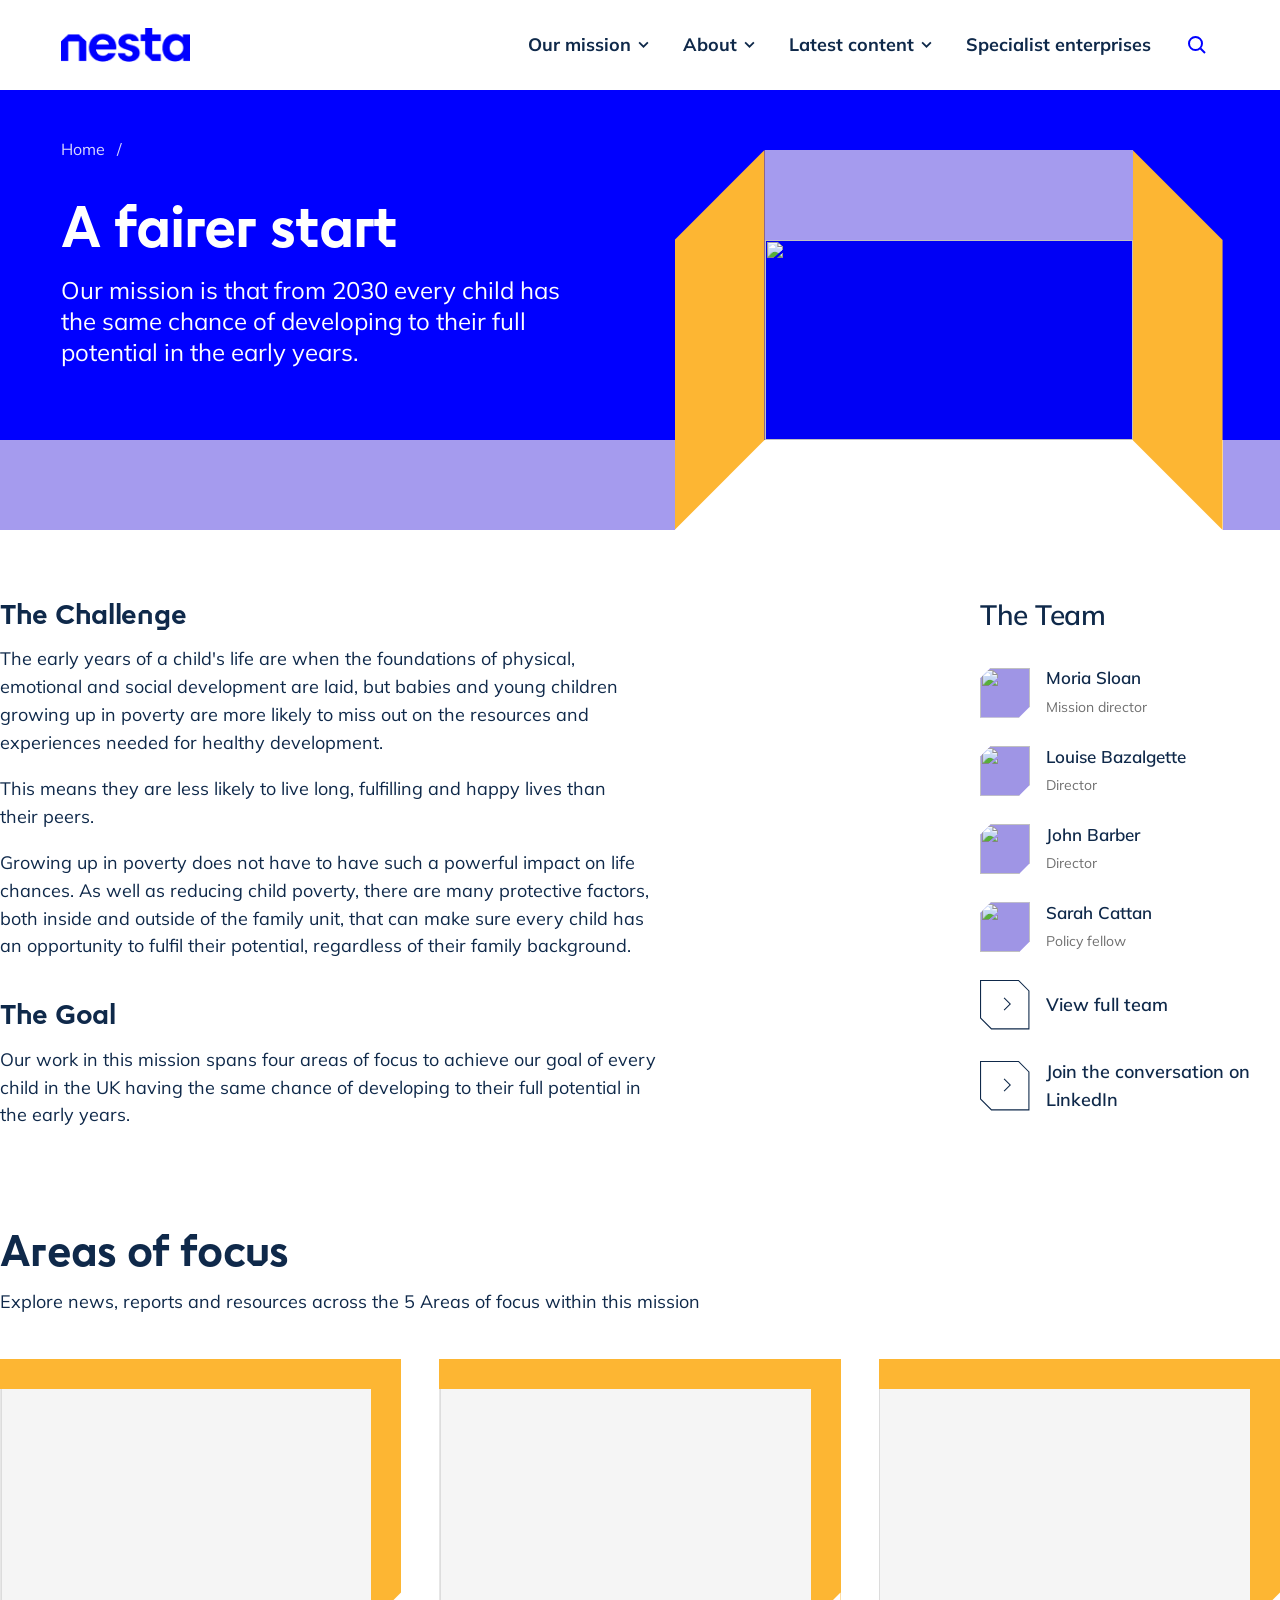
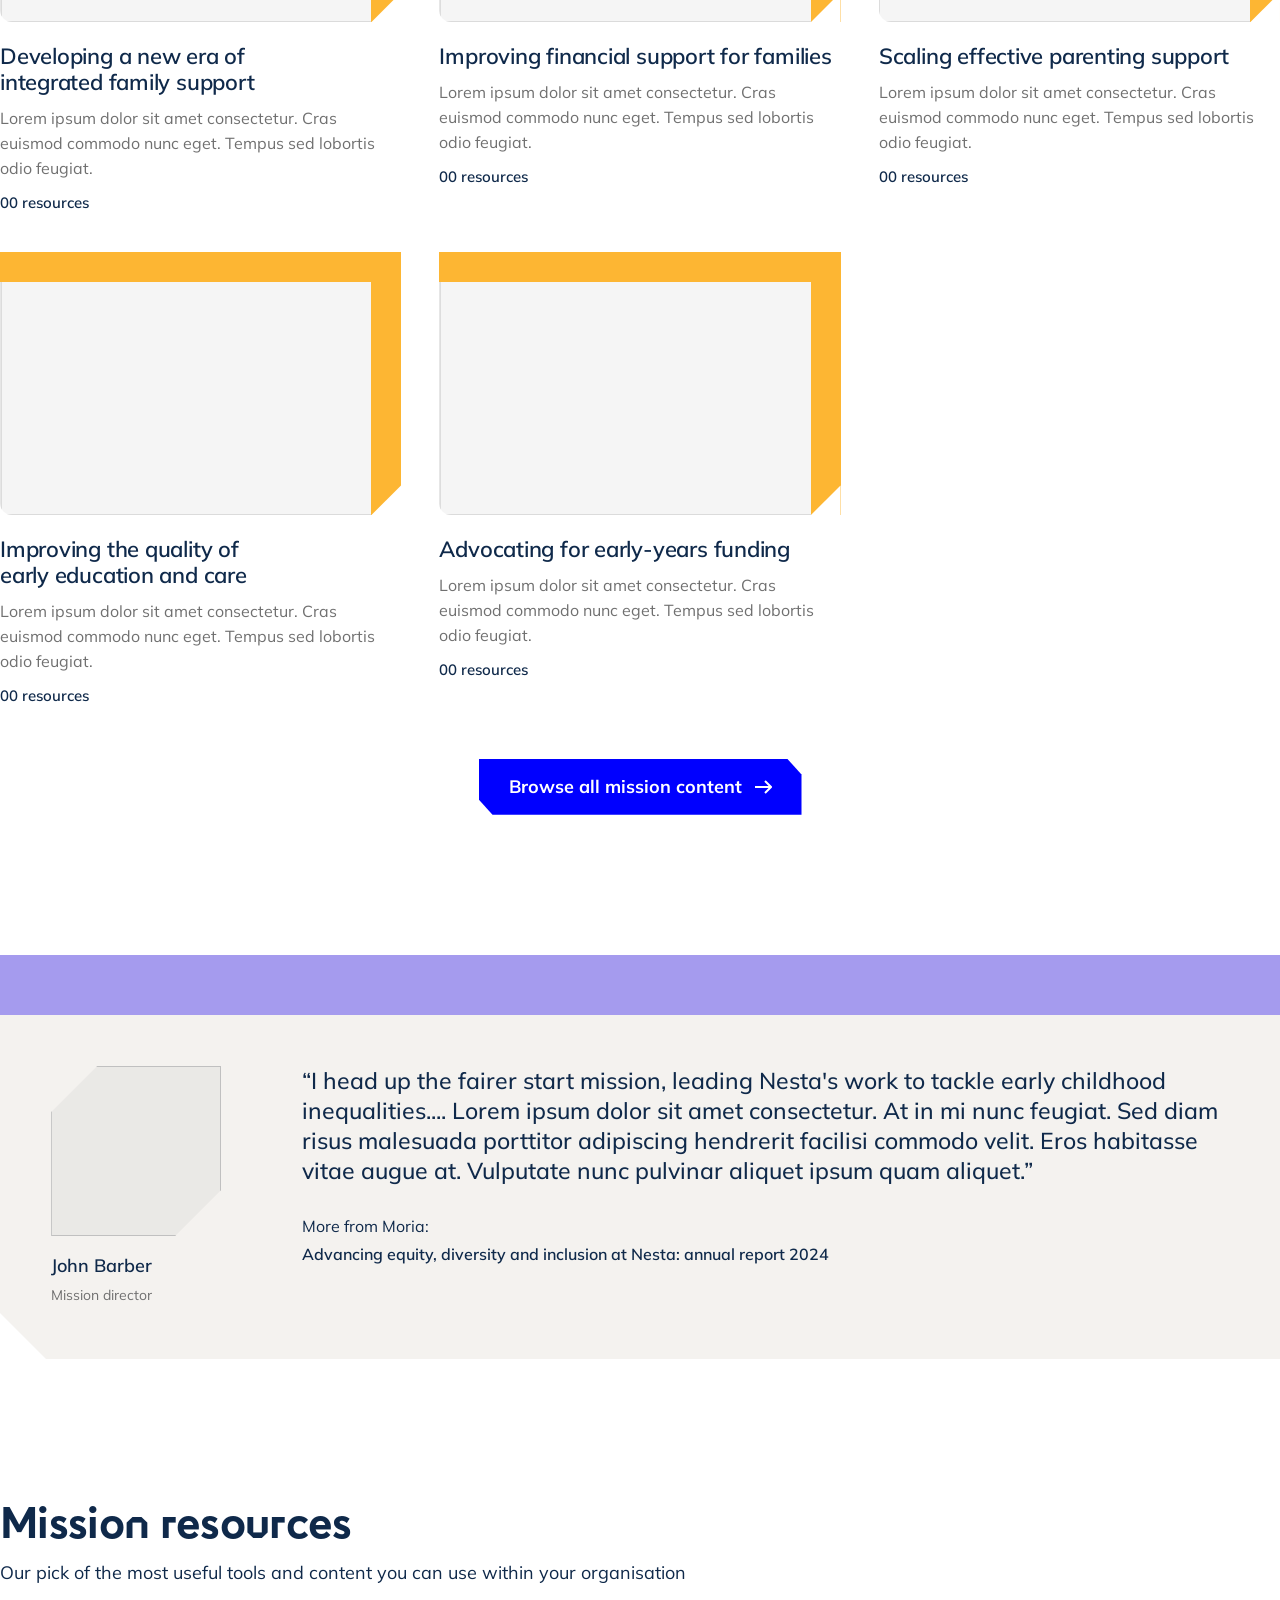
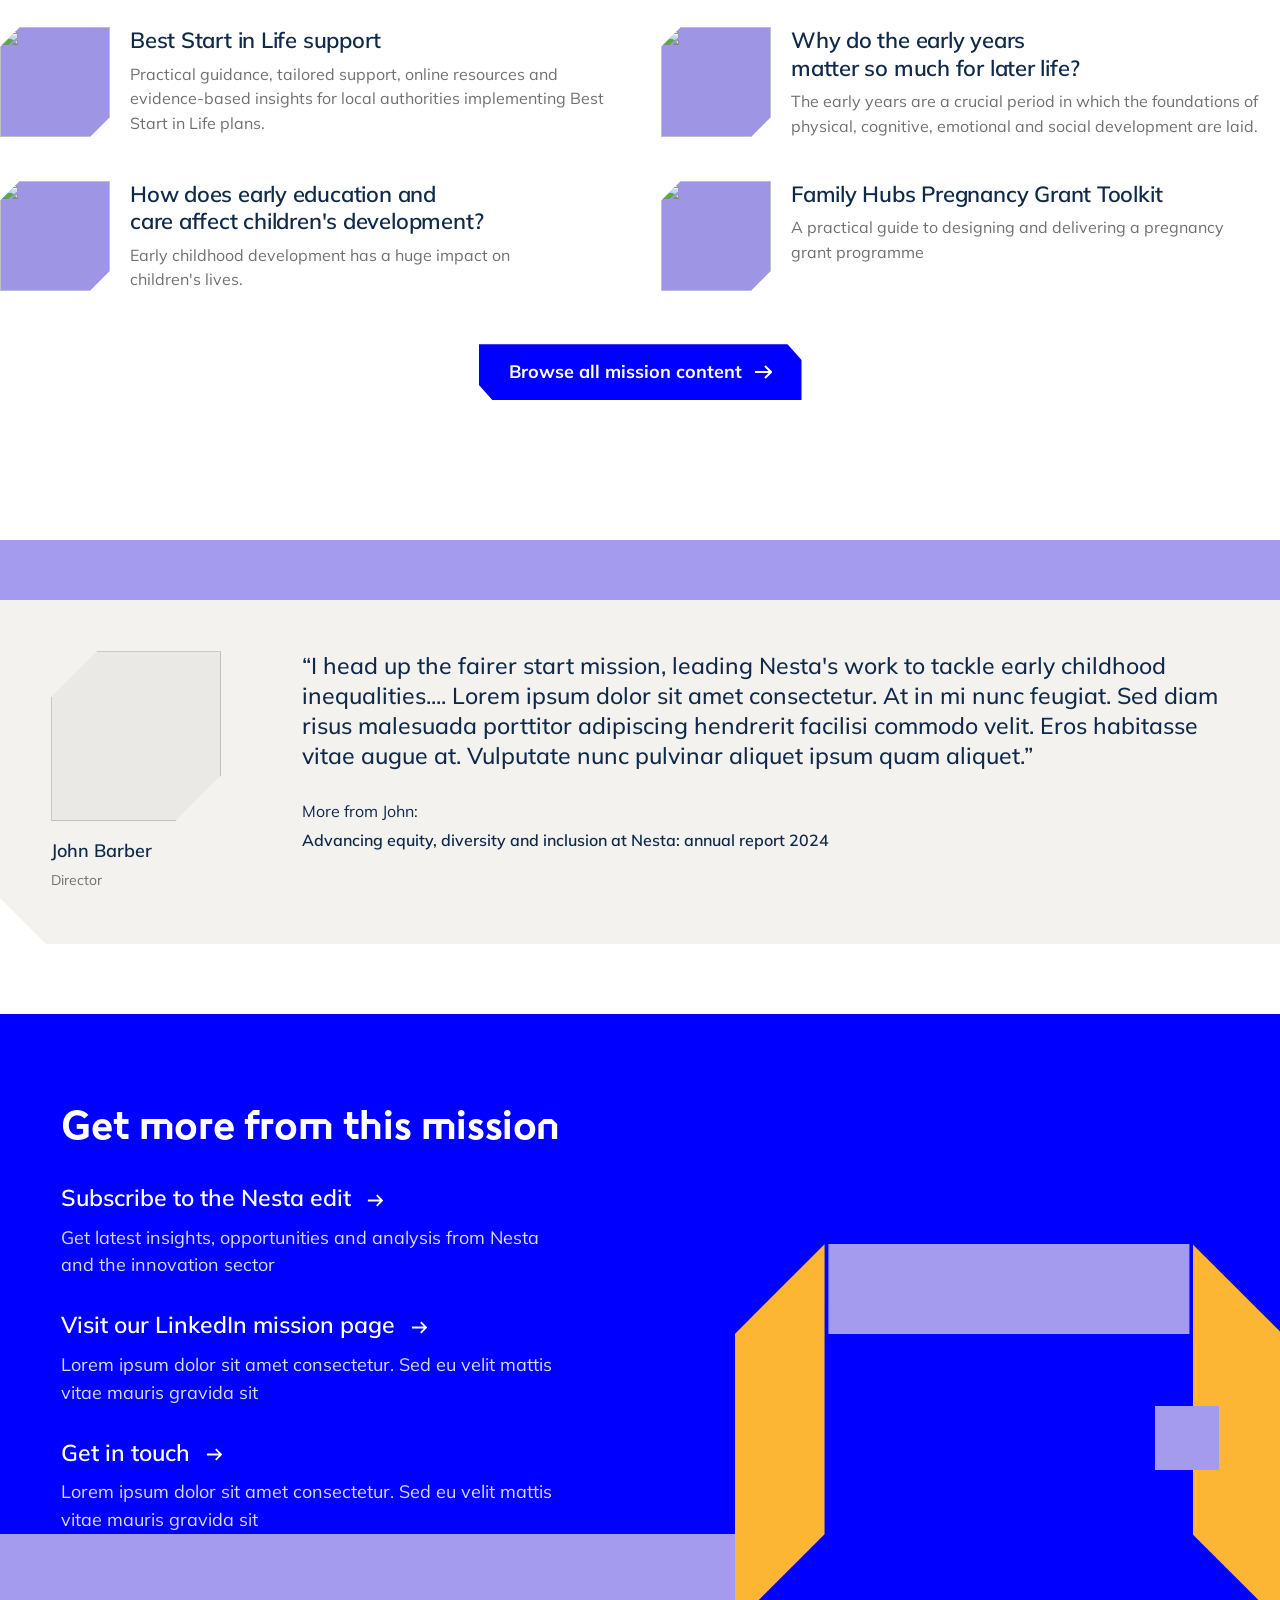
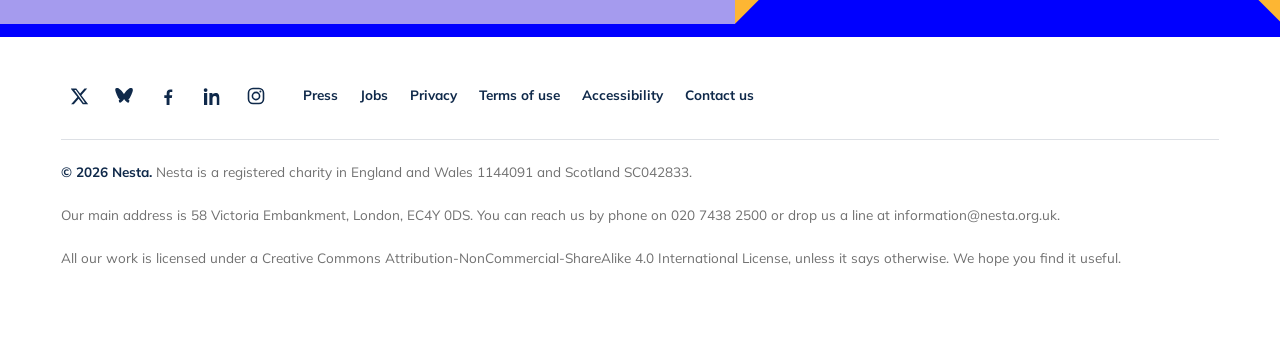
==== commit 7d8b2554: "Add files via upload" ====
--- a/index.html
+++ b/index.html
@@ -11,6 +11,7 @@
 </head>
 <body data-cards="plain" data-motion="on">
 
+
 <!-- ============ HEADER ============ -->
 <header class="site-head">
   <div class="shell site-head__row">
@@ -86,7 +87,7 @@
       <div class="portal__inner">
         <div class="portal__top"></div>
         <div class="leg leg--l"></div>
-        <image-slot id="hero" class="portal__img" shape="rect" placeholder="Drop hero photo"></image-slot>
+        <image-slot id="hero" src="images/hero.webp" class="portal__img" shape="rect" placeholder="Drop hero photo"></image-slot>
         <div class="leg leg--r"></div>
         <div class="portal__bot"></div>
         <div class="portal__botr"></div>
@@ -112,19 +113,19 @@
       <h3>The Team</h3>
       <div class="team__list">
         <div class="team__person">
-          <image-slot id="t1" class="team__avatar" shape="rect" placeholder=" "></image-slot>
+          <image-slot id="t1" src="images/t1.webp" class="team__avatar" shape="rect" placeholder=" "></image-slot>
           <div><a class="team__name" href="#">Moria Sloan</a><span>Mission director</span></div>
         </div>
         <div class="team__person">
-          <image-slot id="t2" class="team__avatar" shape="rect" placeholder=" "></image-slot>
+          <image-slot id="t2" src="images/t2.webp" class="team__avatar" shape="rect" placeholder=" "></image-slot>
           <div><a class="team__name" href="#">Louise Bazalgette</a><span>Director</span></div>
         </div>
         <div class="team__person">
-          <image-slot id="t3" class="team__avatar" shape="rect" placeholder=" "></image-slot>
+          <image-slot id="t3" src="images/t3.webp" class="team__avatar" shape="rect" placeholder=" "></image-slot>
           <div><a class="team__name" href="#">John Barber</a><span>Director</span></div>
         </div>
         <div class="team__person">
-          <image-slot id="t4" class="team__avatar" shape="rect" placeholder=" "></image-slot>
+          <image-slot id="t4" src="images/t4.webp" class="team__avatar" shape="rect" placeholder=" "></image-slot>
           <div><a class="team__name" href="#">Sarah Cattan</a><span>Policy fellow</span></div>
         </div>
         <a class="team__cta team__cta--action" href="#" style="font-weight: 600; padding: 14px 0px"><span class="team__action">
@@ -154,7 +155,7 @@
 
     <div class="focus-grid">
       <a class="focus-card reveal" href="content-hub.html?focus=integrated-family-support">
-        <div class="frame"><image-slot id="f1" class="frame__img" placeholder=" "></image-slot><span class="frame__top"></span><span class="frame__side"></span><span class="frame__fold"></span></div>
+        <div class="frame"><image-slot id="f1" src="images/f1.webp" class="frame__img" placeholder=" "></image-slot><span class="frame__top"></span><span class="frame__side"></span><span class="frame__fold"></span></div>
         <div class="focus-card__body">
           <h3>Developing a new era of integrated family support</h3>
           <p class="focus-card__desc">Lorem ipsum dolor sit amet consectetur. Cras euismod commodo nunc eget. Tempus sed lobortis odio feugiat.</p>
@@ -163,7 +164,7 @@
       </a>
 
       <a class="focus-card reveal" href="content-hub.html?focus=financial-support">
-        <div class="frame"><image-slot id="f2" class="frame__img" placeholder=" "></image-slot><span class="frame__top"></span><span class="frame__side"></span><span class="frame__fold"></span></div>
+        <div class="frame"><image-slot id="f2" src="images/f2.webp" class="frame__img" placeholder=" "></image-slot><span class="frame__top"></span><span class="frame__side"></span><span class="frame__fold"></span></div>
         <div class="focus-card__body">
           <h3>Improving financial support for families</h3>
           <p class="focus-card__desc">Lorem ipsum dolor sit amet consectetur. Cras euismod commodo nunc eget. Tempus sed lobortis odio feugiat.</p>
@@ -172,7 +173,7 @@
       </a>
 
       <a class="focus-card reveal" href="content-hub.html?focus=parenting-support">
-        <div class="frame"><image-slot id="f3" class="frame__img" placeholder=" "></image-slot><span class="frame__top"></span><span class="frame__side"></span><span class="frame__fold"></span></div>
+        <div class="frame"><image-slot id="f3" src="images/f3.webp" class="frame__img" placeholder=" "></image-slot><span class="frame__top"></span><span class="frame__side"></span><span class="frame__fold"></span></div>
         <div class="focus-card__body">
           <h3>Scaling effective parenting support</h3>
           <p class="focus-card__desc">Lorem ipsum dolor sit amet consectetur. Cras euismod commodo nunc eget. Tempus sed lobortis odio feugiat.</p>
@@ -181,7 +182,7 @@
       </a>
 
       <a class="focus-card reveal" href="content-hub.html?focus=early-education">
-        <div class="frame"><image-slot id="f4" class="frame__img" placeholder=" "></image-slot><span class="frame__top"></span><span class="frame__side"></span><span class="frame__fold"></span></div>
+        <div class="frame"><image-slot id="f4" src="images/f4.webp" class="frame__img" placeholder=" "></image-slot><span class="frame__top"></span><span class="frame__side"></span><span class="frame__fold"></span></div>
         <div class="focus-card__body">
           <h3>Improving the quality of early education and care</h3>
           <p class="focus-card__desc">Lorem ipsum dolor sit amet consectetur. Cras euismod commodo nunc eget. Tempus sed lobortis odio feugiat.</p>
@@ -190,7 +191,7 @@
       </a>
 
       <a class="focus-card reveal" href="content-hub.html?focus=early-years-funding">
-        <div class="frame"><image-slot id="f5" class="frame__img" placeholder=" "></image-slot><span class="frame__top"></span><span class="frame__side"></span><span class="frame__fold"></span></div>
+        <div class="frame"><image-slot id="f5" src="images/f5.webp" class="frame__img" placeholder=" "></image-slot><span class="frame__top"></span><span class="frame__side"></span><span class="frame__fold"></span></div>
         <div class="focus-card__body">
           <h3>Advocating for early-years funding</h3>
           <p class="focus-card__desc">Lorem ipsum dolor sit amet consectetur. Cras euismod commodo nunc eget. Tempus sed lobortis odio feugiat.</p>
@@ -214,7 +215,7 @@
       <div class="quote__top"></div>
       <div class="quote__body">
         <div class="quote__person">
-          <div class="frame"><image-slot id="q1" class="frame__img" shape="rect" placeholder=" " style="width: 170px; height: 170px"></image-slot><span class="frame__top"></span><span class="frame__side"></span><span class="frame__fold"></span></div>
+          <div class="frame"><image-slot id="q1" src="images/q1.webp" class="frame__img" shape="rect" placeholder=" " style="width: 170px; height: 170px"></image-slot><span class="frame__top"></span><span class="frame__side"></span><span class="frame__fold"></span></div>
           <b style="font-weight: 600">John Barber</b><span>Mission director</span>
         </div>
         <div>
@@ -237,19 +238,19 @@
 
     <div class="res-grid">
       <a class="res reveal" href="#">
-        <div class="res__thumb-wrap"><image-slot id="r1" class="res__thumb" shape="rect" placeholder=" "></image-slot><span class="fold-tl"></span><span class="fold-br"></span></div>
+        <div class="res__thumb-wrap"><image-slot id="r1" src="images/r1.webp" class="res__thumb" shape="rect" placeholder=" "></image-slot><span class="fold-tl"></span><span class="fold-br"></span></div>
         <div><h3>Best Start in Life support</h3><p>Practical guidance, tailored support, online resources and evidence-based insights for local authorities implementing Best Start in Life plans.</p></div>
       </a>
       <a class="res reveal" href="#">
-        <div class="res__thumb-wrap"><image-slot id="r4" class="res__thumb" shape="rect" placeholder=" "></image-slot><span class="fold-tl"></span><span class="fold-br"></span></div>
+        <div class="res__thumb-wrap"><image-slot id="r4" src="images/r4.webp" class="res__thumb" shape="rect" placeholder=" "></image-slot><span class="fold-tl"></span><span class="fold-br"></span></div>
         <div><h3>Why do the early years matter so much for later life?</h3><p>The early years are a crucial period in which the foundations of physical, cognitive, emotional and social development are laid.</p></div>
       </a>
       <a class="res reveal" href="#">
-        <div class="res__thumb-wrap"><image-slot id="r2" class="res__thumb" shape="rect" placeholder=" "></image-slot><span class="fold-tl"></span><span class="fold-br"></span></div>
+        <div class="res__thumb-wrap"><image-slot id="r2" src="images/r2.webp" class="res__thumb" shape="rect" placeholder=" "></image-slot><span class="fold-tl"></span><span class="fold-br"></span></div>
         <div><h3>How does early education and care affect children's development?</h3><p>Early childhood development has a huge impact on children's lives.</p></div>
       </a>
       <a class="res reveal" href="#">
-        <div class="res__thumb-wrap"><image-slot id="r3" class="res__thumb" shape="rect" placeholder=" "></image-slot><span class="fold-tl"></span><span class="fold-br"></span></div>
+        <div class="res__thumb-wrap"><image-slot id="r3" src="images/r3.webp" class="res__thumb" shape="rect" placeholder=" "></image-slot><span class="fold-tl"></span><span class="fold-br"></span></div>
         <div><h3>Family Hubs Pregnancy Grant Toolkit</h3><p>A practical guide to designing and delivering a pregnancy grant programme</p></div>
       </a>
     </div>
@@ -269,7 +270,7 @@
       <div class="quote__top"></div>
       <div class="quote__body">
         <div class="quote__person">
-          <div class="frame"><image-slot id="q3" class="frame__img" shape="rect" placeholder=" " style="width: 170px; height: 170px"></image-slot><span class="frame__top"></span><span class="frame__side"></span><span class="frame__fold"></span></div>
+          <div class="frame"><image-slot id="q3" src="images/q3.webp" class="frame__img" shape="rect" placeholder=" " style="width: 170px; height: 170px"></image-slot><span class="frame__top"></span><span class="frame__side"></span><span class="frame__fold"></span></div>
           <b style="font-weight: 600">John Barber</b><span>Director</span>
         </div>
         <div>
